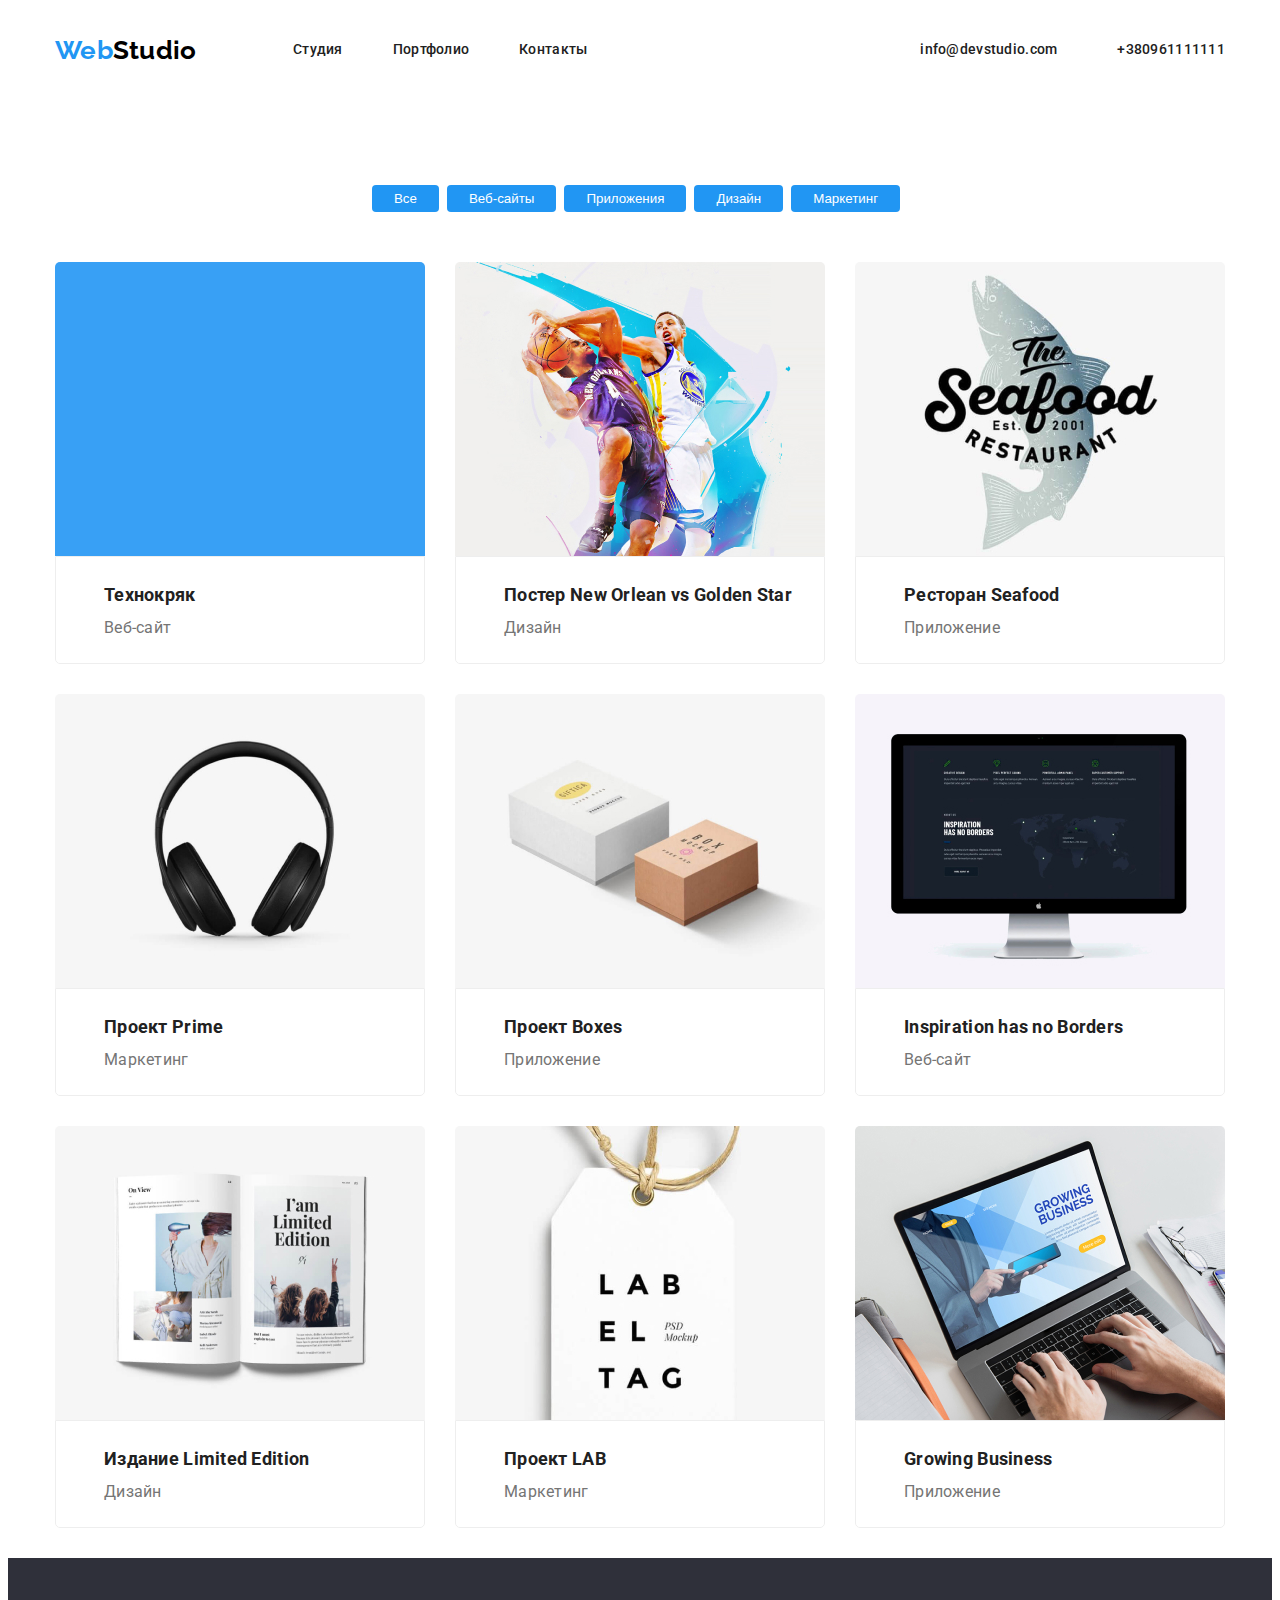
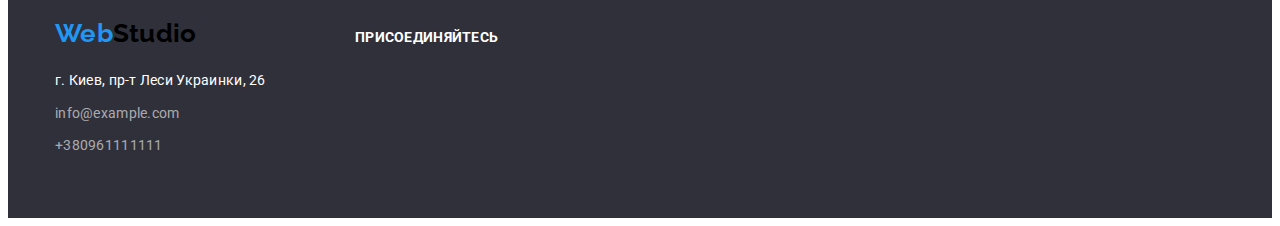
==== portfolio.html @ a78c126a "Initial commit" ====
<!DOCTYPE html>
<html lang="en">

<head>
    <meta charset="UTF-8" />
    <meta name="viewport" content="width=device-width, initial-scale=1.0" />
    <title>Photo app</title>
    <link
        href="https://fonts.googleapis.com/css2?family=Raleway:wght@700&family=Roboto:wght@400;500;700;900&display=swap"
        rel="stylesheet" />
    <link href="https://cdnjs.cloudflare.com/ajax/libs/modern-normalize/0.6.0/modern-normalize.min.css" />
    <link rel="stylesheet" href="./css/styles.css" />
</head>

<body class="body">
    <!--Site-navigation-->
    <header class="site-header">
        <nav class="container site-header-content">
            <p>
                <a href="" class="logo link"><span class="logo-first">Web</span>
                    <span class="logo-secondary">Studio</span>
                </a>
            </p>
            <ul class="site-nav list">
                <li class="site-nav-item">
                    <a href="./index.html" class="links">Студия</a>
                </li>
                <li class="site-nav-item">
                    <a href="./portfolio.html" class="links">Портфолио</a>
                </li>
                <li class="site-nav-item"><a href="" class="links">Контакты</a></li>
            </ul>
            <div class="site-nav-main-address">
                <address>
                    <ul class="site-nav-address list">
                        <li class="site-nav-address-item">
                            <a href="malito:info@devstudio.com" class="mail links">info@devstudio.com
                            </a>
                        </li>
                        <li class="site-nav-address-item">
                            <a href="tel:+380961111111" class="telnumber links">+380961111111
                            </a>
                        </li>
                    </ul>
                </address>
            </div>
        </nav>
    </header>

    <!--Main button list-->
    <main>
        <div class="container">
            <div class="button-container">
                <ul class="main-button-list list">
                    <li class="button-element">
                        <button class="main-button" type="button">Все</button>
                    </li>
                    <li class="button-element">
                        <button class="main-button" type="button">Веб-сайты</button>
                    </li>
                    <li class="button-element">
                        <button class="main-button" type="button">Приложения</button>
                    </li>
                    <li class="button-element">
                        <button class="main-button" type="button">Дизайн</button>
                    </li>
                    <li class="button-element">
                        <button class="main-button" type="button">Маркетинг</button>
                    </li>
                </ul>
            </div>

            <!--Main flex-cards list-->
            <div class="flex-container">
                <ul class="flex-container-list list">
                    <li class="flex-card">
                        <img class="card-image" src="./images/hoveroverlay.jpg" alt="Text" width="370" />
                        <div class="card-content">
                            <h2 class="item-title">Технокряк</h2>
                            <p class="item-text">Веб-сайт</p>
                        </div>
                    </li>
                    <li class="flex-card">
                        <img class="card-image" src="./images/neworlean.jpg" alt="Bascketballteam" width="370" />

                        <div class="card-content">
                            <h2 class="item-title">Постер New Orlean vs Golden Star</h2>
                            <p class="item-text">Дизайн</p>
                        </div>
                    </li>
                    <li class="flex-card">
                        <img class="card-image" src="./images/seafood.jpg" alt="Icon restaurant" width="370" />
                        <div class="card-content">
                            <h2 class="item-title">Ресторан Seafood</h2>
                            <p class="item-text">Приложение</p>
                        </div>
                    </li>
                    <li class="flex-card">
                        <img class="card-image" src="./images/prime.jpg" alt="Phone" width="370" />
                        <div class="card-content">
                            <h2 class="item-title">Проект Prime</h2>
                            <p class="item-text">Маркетинг</p>
                        </div>
                    </li>
                    <li class="flex-card">
                        <img class="card-image" src="./images/boxes.jpg" alt="Boxes" width="370" />
                        <div class="card-content">
                            <h2 class="item-title">Проект Boxes</h2>
                            <p class="item-text">Приложение</p>
                        </div>
                    </li>
                    <li class="flex-card">
                        <img class="card-image" src="./images/inspiration.jpg" alt="Monitor" width="370" />
                        <div class="card-content">
                            <h2 class="item-title">Inspiration has no Borders</h2>
                            <p class="item-text">Веб-сайт</p>
                        </div>
                    </li>
                    <li class="flex-card">
                        <img class="card-image" src="./images/limited-iditional.jpg" alt="Journal" width="370" />
                        <div class="card-content">
                            <h2 class="item-title">Издание Limited Edition</h2>
                            <p class="item-text">Дизайн</p>
                        </div>
                    </li>
                    <li class="flex-card">
                        <img class="card-image" src="./images/lab.jpg" alt="PSD Mockup" width="370" />
                        <div class="card-content">
                            <h2 class="item-title">Проект LAB</h2>
                            <p class="item-text">Маркетинг</p>
                        </div>
                    </li>
                    <li class="flex-card">
                        <img class="card-image" src="./images/business.jpg" alt="Growing business" width="370" />
                        <div class="card-content">
                            <h2 class="item-title">Growing Business</h2>
                            <p class="item-text">Приложение</p>
                        </div>
                    </li>
                </ul>
            </div>
        </div>
    </main>
    <!--Footer-->
    <footer class="footer-section">
        <div class="container">
            <div class="footer-content">
                <div class="address-item">
                    <div class="footer-logo">
                        <p class="footer-item">
                            <a href="" class="logo link"><span class="logo-first">Web</span>
                                <span class="logo-secondary">Studio</span>
                            </a>
                        </p>
                    </div>

                    <address class="address">
                        <ul class="list">
                            <li class="site-address link">г. Киев, пр-т Леси Украинки, 26</li>
                            <li class="site-address link">
                                <a href="malito:info@example.com " class="contacts link">info@example.com</a>
                            </li>
                            <li class="site-address link">
                                <a href="tel:+380991111111 " class="contacts link">+380961111111</a>
                            </li>
                        </ul>
                    </address>
                </div>
                <div class="social">
                    <b class="item-headers">
                        ПРИСОЕДИНЯЙТЕСЬ
                    </b>
                    <ul class=" social-list list">
                        <li>
                            <a href=" " aria-label="Instagram link "></a>
                        </li>
                        <li>
                            <a href=" " aria-label="Twitter link "></a>
                        </li>
                        <li>
                            <a href=" " aria-label="Facebook link "></a>
                        </li>
                        <li>
                            <a href=" " aria-label="linkidIn link "></a>
                        </li>
                    </ul>
                </div>
            </div>
        </div>
    </footer>
</body>

</html>
---- css/styles.css ----
/* цвет основного текста #212121 */

     /* вторичный цвет текста #757575*/

     /*белый #FFFFFF*/

     /* акцент #2196F3*/

     :root {
         --primary-text-color: #757575;
         --title-text-color: #212121;
         --accent-color: #2196F3;
         --additional-color: #ffffff;
         --footer-color: #2F303A;
         --features-area-color: #F5F4FA;
     }

     .body {
         color: var(--primary-text-color);
         background-color: #ffffff;
         font-family: Roboto, sans-serif;
         font-size: 14px;
         line-height: 1.71;
         letter-spacing: 0.02em;
     }

     .logo {
         font-family: Raleway, sans-serif;
         font-size: 26px;
         font-weight: 700;
         line-height: 1.19;
         display: flex;
         align-items: center;
     }

     .link {
         text-decoration: none;
     }

     .logo {
         width: 153px;
     }

     .logo-first, .logo-kind-first {
         color: #2196F3;
     }

     .logo-secondary, .logo-kind-secondary {
         color: #000000;
     }

     .list {
         list-style: none;
         padding: 0;
         margin: 0;
     }

     /* Navigation styles*/

     .header-container {
         display: flex;
         justify-content: space-between;
         align-items: center;
         background-color: var(--additional-color);
         display: flex;
         width: 1170 px;
     }

     .site-nav {
         font-family: Roboto;
         font-weight: 500;
         font-size: 14px;
         line-height: 1.14;
         display: flex;
         margin-left: 85px;
     }

     .site-nav-item {
         margin-right: 50px;
         padding-top: 34px;
         padding-bottom: 34px;
     }

     .site-nav-item:last-child {
         margin-right: 0;
     }

     .site-nav-main-address {
         display: flex;
         margin-left: auto;
     }

     .site-nav-address {
         display: flex;
         margin-left: auto;
         font-style: normal;
     }

     .site-nav-address .site-nav-address-item+.site-nav-address-item {
         margin-left: 30px;
     }

     .site-nav-address-item {
         margin-right: 30px;
         font-style: normal;
     }

     .site-nav-address-item:last-child {
         margin-right: 0;
     }

     .container {
         width: 1170px;
         padding-left: 15px;
         padding-right: 15px;
         margin-left: auto;
         margin-right: auto;
     }

     .site-header-content {
         display: flex;
         align-items: center;
         width: 1170px;
     }

     .logo-item {
         margin-top: 0;
         margin-bottom: 0;
     }

     /* Class for all web links (blue-black)*/

     .links:link, .links:visited {
         color: var(--title-text-color);
     }

     .links:hover, .links:focus {
         color: var(--accent-color);
     }

     .links {
         text-decoration: none;
     }

     .mail {
         color: var(--accent-color);
         font-weight: 500;
         font-size: 14px;
         line-height: 1.14;
     }

     .telnumber {
         color: var(--title-text-color);
         font-weight: 500;
         font-size: 14px;
         line-height: 1.14;
     }

     .hero {
         align-items: center;
         text-align: center;
         max-width: 1600px;
         height: 600px;
         margin-right: auto;
         margin-left: auto;
         background-color: #757575;
     }

     .section.link {
         text-decoration: none;
     }

     .hero-title {
         padding-bottom: 30px;
         margin-left: auto;
         margin-right: auto;
         width: 696px;
         margin-top: 0;
         margin-bottom: 0;
         padding-top: 200px;
         color: var(--additional-color);
         font-weight: 696;
         font-size: 44px;
         line-height: 1.36;
     }

     .hero-button {
         padding-bottom: 200px;
     }

     .main-button-primery {
         display: flex;
         align-items: center;
     }

     .button-primery {
         color: var(--additional-color);
         background-color: var(--accent-color);
         font-weight: bold;
         font-size: 16px;
         line-height: 1.87;
         display: inline-block;
         border: 1px solid transparent;
         border-radius: 6px;
         padding: 10px 32px;
         width: 200px;
         text-decoration: none;
         text-align: center;
         margin-top: 0;
         margin-bottom: 0;
     }

     /*Teammembers styles*/

     .section-title {
         color: var(--title-text-color);
         font-weight: 700;
         font-size: 36px;
         line-height: 1.17;
         text-align: center;
         margin-top: 0;
         margin-bottom: 50px;
     }

     .site-teammembers-list.title {
         color: var(--title-text-color);
         font-weight: 500;
         font-size: 16px;
         line-height: 1.19;
         display: flex;
         justify-content: space-between;
     }

     .teammembers-photo {
         padding-bottom: 30px;
     }

     .site-teammembers-list {
         display: flex;
         justify-content: space-between;
     }

     .social-links {
         display: flex;
         justify-content: space-evenly;
     }

     .teammembers-item {
         background-color: var(--additional-color);
     }

     .teammembers {
         background-color: #F5F4FA;
     }

     .teammembers-role {
         color: var(--primary-text-color);
         font-weight: normal;
         font-size: 16px;
         line-height: 1.19;
         text-align: center;
         margin-top: 0px;
         margin-bottom: 0px;
         padding-bottom: 16px;
     }

     .teammembers-title {
         text-align: center;
         color: var(--title-text-color);
         font-weight: bold;
         font-size: 16px;
         line-height: 1.14;
         margin-bottom: 0;
         margin-top: 0;
         padding-bottom: 10px;
     }

     .site-address {
         color: var(--additional-color);
         font-weight: 400;
         font-size: 14px;
         line-height: 1.71;
         margin-bottom: 9px;
     }

     .site-address:last-child {
         margin-bottom: 0;
     }

     .contacts {
         color: rgba(255, 255, 255, 0.6);
         font-weight: 400;
         font-size: 14px;
         line-height: 1.71;
     }

     .item-headers {
         display: block;
         width: 145px;
         color: var(--additional-color);
         font-weight: 700;
         font-size: 14px;
         line-height: 1.14;
     }

     /* Button*/

     .main-button-list.button-element:not(:last-child) {
         margin-right: 8 px;
     }

     .main-button {
         color: var(--primary-white-color);
         background-color: var(--accent-color);
         border-radius: 4px;
         padding-left: 22px;
         padding-right: 22px;
         padding-top: 6px;
         padding-bottom: 6px;
         align-items: center;
         border: none;
         outline: none;
     }

     .button-element {
         margin-right: 8px;
     }

     .button-secondary {
         color: var(--additional-color);
         background-color: var(--accent-color);
         font-weight: 900;
         font-size: 16px;
         line-height: 1.87;
     }

     .section {
         padding-top: 94px;
         padding-bottom: 94px;
     }

     /*Features styles*/

     .features {
         background-color: var(--features-area-color);
     }

     .features-list {
         display: flex;
         justify-content: space-between;
     }

     .features-item {
         width: 270px;
         align-items: center;
         margin-right: 30px;
     }

     .features-item:last-child {
         margin-right: 0px;
     }

     .feature-item:first-child {
         margin-left: 0px;
     }

     .feature-image {
         display: flex;
         justify-content: center;
         padding-top: 25px;
         padding-bottom: 25px;
         padding-left: 100px;
         padding-right: 100px;
         background-color: var(--features-area-color);
     }

     .site-description-logo-title {
         color: var(--title-text-color);
         font-weight: bold;
         font-size: 14px;
         line-height: 1.14;
         margin-bottom: 0;
         margin-top: 0;
         padding-top: 30px;
         padding-bottom: 10px;
     }

     .text {
         color: var(--primary-text-color);
         font-size: 14px;
         line-height: 1.71;
         margin-top: 0;
         margin-bottom: 0;
     }

     /*Prodaction styles*/

     .prodaction {
         background-color: coral;
     }

     .prodaction-section {
         display: flex;
         align-items: center;
     }

     .site-prodactions {
         display: flex;
         justify-content: space-between;
     }

     .prodaction-item {
         margin-right: 30px;
     }

     .prodaction-item:last-child {
         margin-right: 0px;
     }

     .prodaction-title {
         display: block;
         color: var(--additional-color);
         font-weight: 700;
         font-size: 14px;
         line-height: 70px;
         text-align: center;
         text-transform: uppercase;
         background-color: var(--primary-text-color);
         border-radius: 0px 0px 4px 4px;
         height: 70px;
         margin-top: 0px;
         margin-bottom: 0px;
     }

     /* Clients styles*/

     .site-clientslogo {
         display: flex;
         justify-content: space-between;
     }

     .clients-item {
         margin-right: 30px;
     }

     .clients-item:last-child {
         margin-right: 0px;
     }

     /*Footer styles*/

     .footer-section {
         background-color: var(--footer-color);
     }

     .footer-section>.container {
         display: flex;
         align-items: center;
     }

     .footer-content {
         display: flex;
         align-items: baseline;
         padding-bottom: 60px;
         padding-top: 60px;
     }

     .footer-item {
         margin-bottom: 0;
         margin-top: 0;
     }

     .address-item {
         display: flex;
         flex-direction: column;
         justify-content: space-around;
         margin-right: 69px;
         align-items: baseline;
     }

     .social {
         display: flex;
         flex-direction: column;
         padding-right: 94px;
         width: 206px;
     }

     .social-list {
         display: flex;
         align-items: center;
         justify-content: center;
     }

     .social-item {
         text-align: center;
     }

     .address {
         width: 231px;
         font-style: normal;
     }

     .logo-kind {
         display: block;
         margin-bottom: 20px;
         font-family: Raleway, sans-serif;
         font-weight: 700;
         font-size: 22px;
         line-height: 1.18;
     }

     .footer-logo {
         margin-top: 0;
         margin-bottom: 0;
         padding-bottom: 20px;
     }

     /*Portfolio styles*/

     .main-portfoliocontainer {
         width: 1170px;
     }

     .button-container {
         flex-wrap: wrap;
         margin-left: auto;
         margin-right: auto;
     }

     .main-button-list {
         color: var(--additional-color);
         line-height: 1.62;
         font-weight: 500;
         font-size: 16px;
         display: flex;
         justify-content: center;
         padding-top: 93px;
         padding-bottom: 50px;
         margin-top: 0;
         margin-bottom: 0px;
     }

     .flex-container {
         display: flex;
         flex-wrap: wrap;
     }

     .flex-container-list {
         display: flex;
         flex-wrap: wrap;
         justify-content: space-between;
     }

     .flex-card {
         width: 370px;
         margin-right: 30px;
         margin-bottom: 30px;
         border-top-left-radius: 5px;
         border-top-right-radius: 5px;
         overflow: hidden;
     }

     .flex-card:nth-child(3n) {
         margin-right: 0;
     }

     .item-title {
         width: 322px;
         padding-left: 24px;
         padding-right: 24px;
         margin-top: 0;
         margin-bottom: 0;
         color: var(--title-text-color);
         font-weight: 700;
         font-size: 18px;
         line-height: 2;
     }

     .item-text {
         width: 322px;
         padding-left: 24px;
         padding-right: 24px;
         color: var(--primary-text-color);
         font-weight: 400;
         font-size: 16px;
         line-height: 1.87;
         margin-top: 0;
         margin-bottom: 0;
     }

     .card-content {
         background: var(--additional-color);
         border: 1px solid #eeeeee;
         box-sizing: border-box;
         border-bottom-right-radius: 5px;
         border-bottom-left-radius: 5px;
         padding-left: 24px;
         padding-right: 24px;
         padding-top: 20px;
         padding-bottom: 20px;
     }

     .card-image {
         display: block;
     }
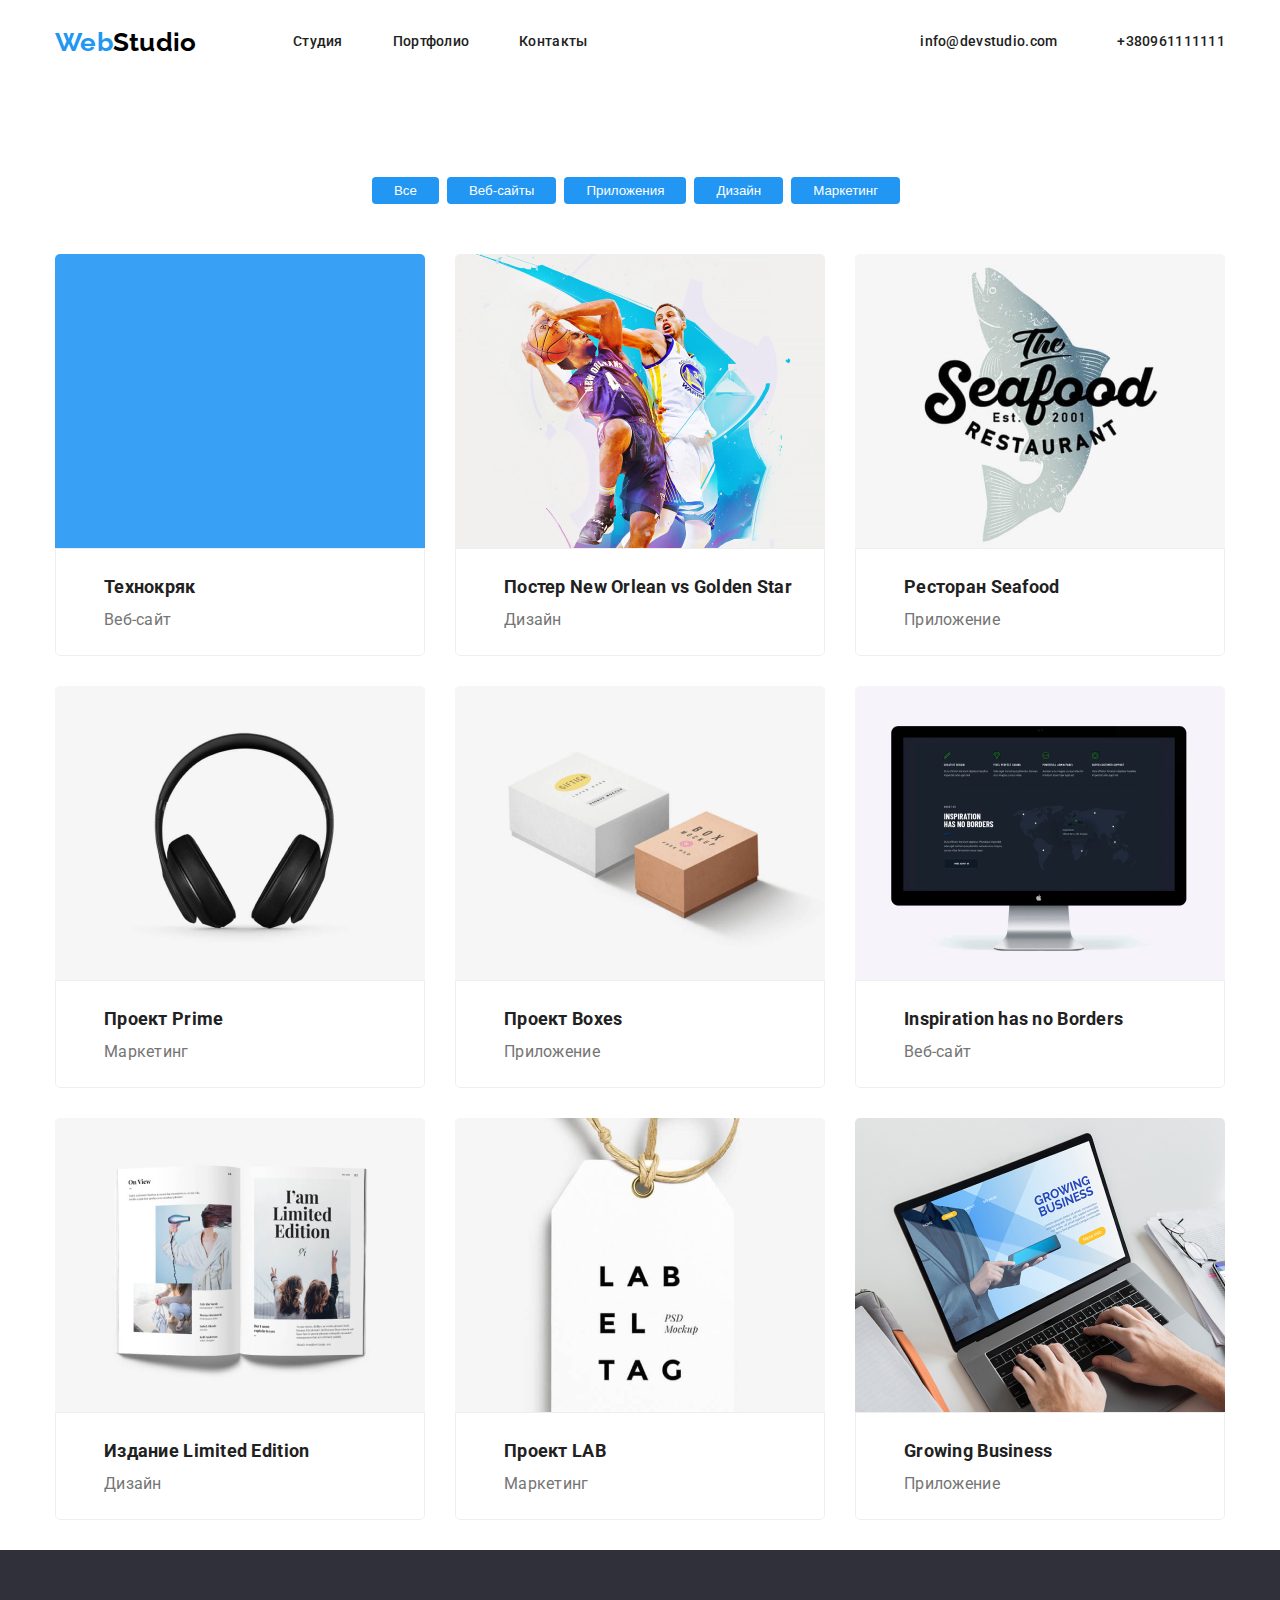
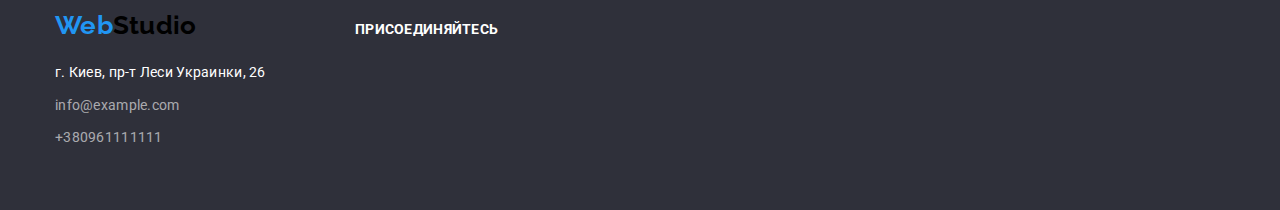
==== commit ee98589a: "Adds icon to features section" ====
--- a/portfolio.html
+++ b/portfolio.html
@@ -14,37 +14,40 @@
 
 <body class="body">
     <!--Site-navigation-->
-    <header class="site-header">
-        <nav class="container site-header-content">
-            <p>
-                <a href="" class="logo link"><span class="logo-first">Web</span>
-                    <span class="logo-secondary">Studio</span>
-                </a>
-            </p>
-            <ul class="site-nav list">
-                <li class="site-nav-item">
-                    <a href="./index.html" class="links">Студия</a>
-                </li>
-                <li class="site-nav-item">
-                    <a href="./portfolio.html" class="links">Портфолио</a>
-                </li>
-                <li class="site-nav-item"><a href="" class="links">Контакты</a></li>
-            </ul>
-            <div class="site-nav-main-address">
-                <address>
-                    <ul class="site-nav-address list">
-                        <li class="site-nav-address-item">
-                            <a href="malito:info@devstudio.com" class="mail links">info@devstudio.com
-                            </a>
-                        </li>
-                        <li class="site-nav-address-item">
-                            <a href="tel:+380961111111" class="telnumber links">+380961111111
-                            </a>
-                        </li>
-                    </ul>
-                </address>
-            </div>
-        </nav>
+     <!--Site-navigation-->
+     <header class="header">
+        <div class="header-container">
+            <nav class="container site-header-content">
+                <p class="logo-item">
+                    <a href="" class="logo link"><span class="logo-first">Web</span>
+                        <span class="logo-secondary">Studio</span>
+                    </a>
+                </p>
+                <ul class="site-nav list">
+                    <li class="site-nav-item">
+                        <a href="./index.html" class="links">Студия</a>
+                    </li>
+                    <li class="site-nav-item">
+                        <a href="./portfolio.html" class="links">Портфолио</a>
+                    </li>
+                    <li class="site-nav-item"><a href="" class="links">Контакты</a></li>
+                </ul>
+                <div class="site-nav-main-address">
+                    <address>
+                        <ul class="site-nav-address list">
+                            <li class="site-nav-address-item">
+                                <a href="malito:info@devstudio.com" class="mail links">info@devstudio.com
+                                </a>
+                            </li>
+                            <li class="site-nav-address-item">
+                                <a href="tel:+380961111111" class="telnumber links">+380961111111
+                                </a>
+                            </li>
+                        </ul>
+                    </address>
+                </div>
+            </nav>
+        </div>
     </header>
 
     <!--Main button list-->
--- a/css/styles.css
+++ b/css/styles.css
@@ -22,6 +22,7 @@
          font-size: 14px;
          line-height: 1.71;
          letter-spacing: 0.02em;
+         margin: 0;
      }
 
      .logo {
@@ -37,6 +38,10 @@
          text-decoration: none;
      }
 
+     .section.link {
+         text-decoration: none;
+     }
+
      .logo {
          width: 153px;
      }
@@ -55,6 +60,11 @@
          margin: 0;
      }
 
+     .section {
+         padding-top: 94px;
+         padding-bottom: 94px;
+     }
+
      /* Navigation styles*/
 
      .header-container {
@@ -73,6 +83,18 @@
          line-height: 1.14;
          display: flex;
          margin-left: 85px;
+     }
+
+     .site-nav-mail-icon {
+         width: 16px;
+         height: 11.2px;
+         padding-right: 10px;
+     }
+
+     .site-nav-smartphone-icon {
+         width: 10px;
+         height: 14.9px;
+         padding-right: 10px;
      }
 
      .site-nav-item {
@@ -86,7 +108,6 @@
      }
 
      .site-nav-main-address {
-         display: flex;
          margin-left: auto;
      }
 
@@ -128,8 +149,6 @@
          margin-bottom: 0;
      }
 
-     /* Class for all web links (blue-black)*/
-
      .links:link, .links:visited {
          color: var(--title-text-color);
      }
@@ -141,6 +160,8 @@
      .links {
          text-decoration: none;
      }
+
+     /* Class for all web links (blue-black)*/
 
      .mail {
          color: var(--accent-color);
@@ -155,6 +176,8 @@
          font-size: 14px;
          line-height: 1.14;
      }
+
+     /*Hero syyles*/
 
      .hero {
          align-items: center;
@@ -166,8 +189,15 @@
          background-color: #757575;
      }
 
-     .section.link {
-         text-decoration: none;
+     .overlay {
+         max-width: 1600px;
+         height: 600px;
+         margin-left: auto;
+         margin-right: auto;
+         background-image: linear-gradient(to right, rgba(47, 48, 58, 08), rgba(47, 48, 58, 0.8)), url("../images/Headerimg.jpg");
+         background-repeat: no-repeat;
+         background-position: center;
+         background-size: cover;
      }
 
      .hero-title {
@@ -334,15 +364,10 @@
          line-height: 1.87;
      }
 
-     .section {
-         padding-top: 94px;
-         padding-bottom: 94px;
-     }
-
      /*Features styles*/
 
      .features {
-         background-color: var(--features-area-color);
+         background-color: var(--additional-color);
      }
 
      .features-list {
@@ -354,6 +379,11 @@
          width: 270px;
          align-items: center;
          margin-right: 30px;
+     }
+
+     .features-icon {
+         width: 70px;
+         height: 70px;
      }
 
      .features-item:last-child {
@@ -372,6 +402,7 @@
          padding-left: 100px;
          padding-right: 100px;
          background-color: var(--features-area-color);
+         border-radius: 4px;
      }
 
      .site-description-logo-title {
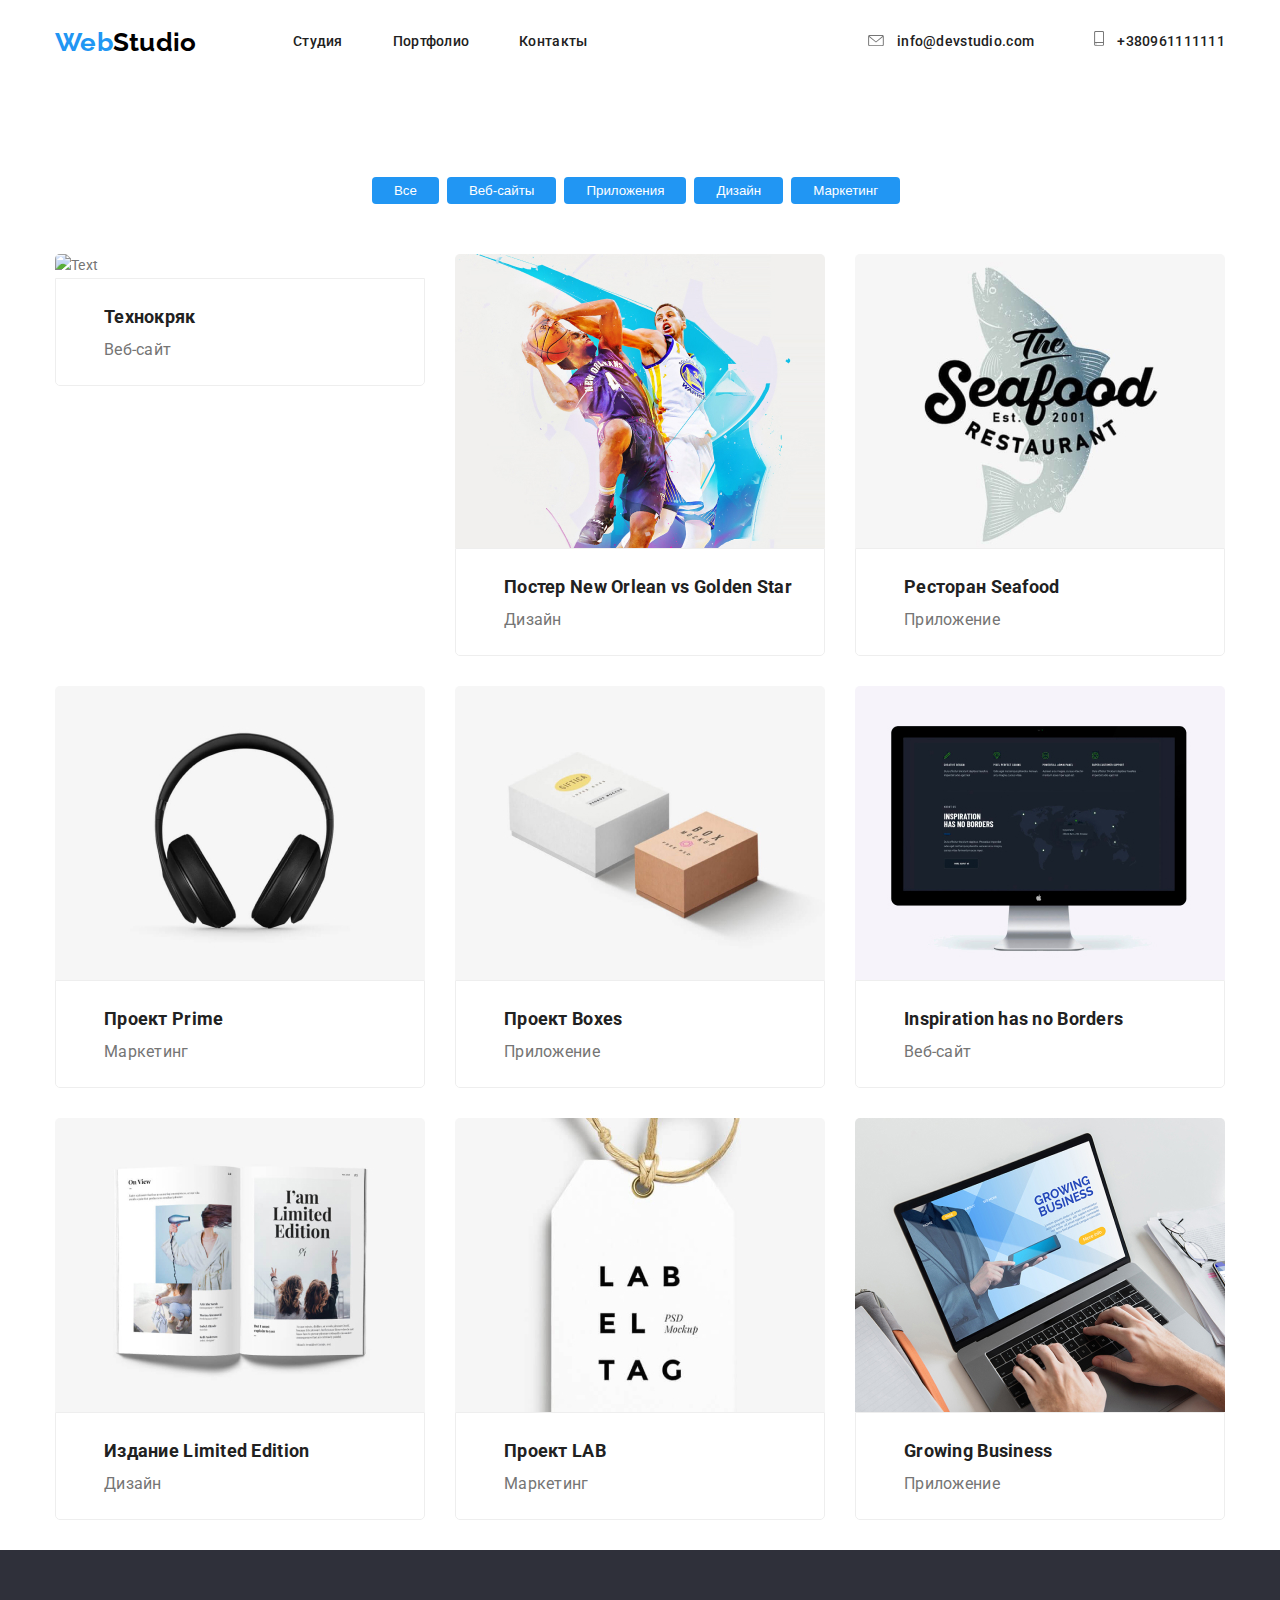
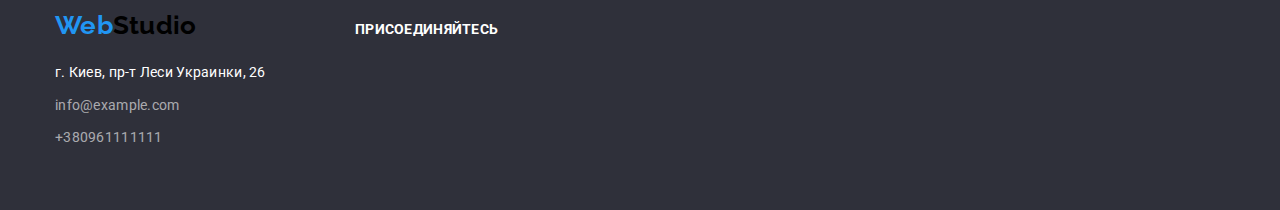
==== commit 1b760913: "adds format to footer, to center icons from clients" ====
--- a/portfolio.html
+++ b/portfolio.html
@@ -13,42 +13,50 @@
 </head>
 
 <body class="body">
-    <!--Site-navigation-->
-     <!--Site-navigation-->
-     <header class="header">
-        <div class="header-container">
-            <nav class="container site-header-content">
-                <p class="logo-item">
-                    <a href="" class="logo link"><span class="logo-first">Web</span>
-                        <span class="logo-secondary">Studio</span>
-                    </a>
-                </p>
-                <ul class="site-nav list">
-                    <li class="site-nav-item">
-                        <a href="./index.html" class="links">Студия</a>
-                    </li>
-                    <li class="site-nav-item">
-                        <a href="./portfolio.html" class="links">Портфолио</a>
-                    </li>
-                    <li class="site-nav-item"><a href="" class="links">Контакты</a></li>
-                </ul>
-                <div class="site-nav-main-address">
-                    <address>
-                        <ul class="site-nav-address list">
-                            <li class="site-nav-address-item">
-                                <a href="malito:info@devstudio.com" class="mail links">info@devstudio.com
-                                </a>
-                            </li>
-                            <li class="site-nav-address-item">
-                                <a href="tel:+380961111111" class="telnumber links">+380961111111
-                                </a>
-                            </li>
-                        </ul>
-                    </address>
-                </div>
-            </nav>
-        </div>
-    </header>
+   <!--Site-navigation-->
+   <header class="header">
+    <div class="header-container">
+        <nav class="container site-header-content">
+            <p class="logo-item">
+                <a href="" class="logo link"><span class="logo-first">Web</span>
+                    <span class="logo-secondary">Studio</span>
+                </a>
+            </p>
+            <ul class="site-nav list">
+                <li class="site-nav-item">
+                    <a href="./index.html" class="links">Студия</a>
+                </li>
+                <li class="site-nav-item">
+                    <a href="./portfolio.html" class="links">Портфолио</a>
+                </li>
+                <li class="site-nav-item"><a href="" class="links">Контакты</a></li>
+            </ul>
+            <div class="site-nav-main-address">
+                <address>
+                    <ul class="site-nav-address list">
+                        <li class="site-nav-address-item">
+                            <svg class="site-nav-mail-icon">
+                                <use href="./images/symbol-defs.svg#envelope">
+                                </use>
+                            </svg>
+                            <a href="mailto:info@devstudio.com" class="mail links">info@devstudio.com
+                            </a>
+                        </li>
+                        <li class="site-nav-address-item">
+                            <svg class="site-nav-smartphone-icon">
+                                <use href="./images/symbol-defs.svg#smartphone">
+
+                                </use>
+                            </svg>
+                            <a href="tel:+380961111111" class="telnumber links">+380961111111
+                            </a>
+                        </li>
+                    </ul>
+                </address>
+            </div>
+        </nav>
+    </div>
+</header>
 
     <!--Main button list-->
     <main>
--- a/css/styles.css
+++ b/css/styles.css
@@ -22,7 +22,7 @@
          font-size: 14px;
          line-height: 1.71;
          letter-spacing: 0.02em;
-         margin: 0;
+         margin: 0px;
      }
 
      .logo {
@@ -263,6 +263,13 @@
 
      .teammembers-photo {
          padding-bottom: 30px;
+         display: flex;
+         justify-content: center;
+     }
+
+     .teammembers-icon {
+         width: 44px;
+         height: 44px;
      }
 
      .site-teammembers-list {
@@ -331,6 +338,7 @@
          font-weight: 700;
          font-size: 14px;
          line-height: 1.14;
+         padding-bottom: 20px;
      }
 
      /* Button*/
@@ -472,10 +480,28 @@
 
      .clients-item {
          margin-right: 30px;
+         display: flex;
+         align-items: center;
      }
 
      .clients-item:last-child {
          margin-right: 0px;
+     }
+
+     .clients-links {
+         display: flex;
+         border: 1px solid #AFB1B8;
+         box-sizing: border-box;
+         border-radius: 4px;
+         justify-content: center;
+         align-items: center;
+         width: 170px;
+         height: 90px;
+     }
+
+     .clients-image {
+         width: 170px;
+         height: 90px;
      }
 
      /*Footer styles*/
@@ -500,6 +526,8 @@
          margin-bottom: 0;
          margin-top: 0;
      }
+
+     .footer-button {}
 
      .address-item {
          display: flex;
@@ -514,6 +542,7 @@
          flex-direction: column;
          padding-right: 94px;
          width: 206px;
+         align-items: flex-start;
      }
 
      .social-list {
@@ -524,6 +553,15 @@
 
      .social-item {
          text-align: center;
+     }
+
+     .social-icon {
+         width: 40px;
+         height: 40px;
+     }
+
+     .social-item:not(:last-child) {
+         margin-right: 10px;
      }
 
      .address {
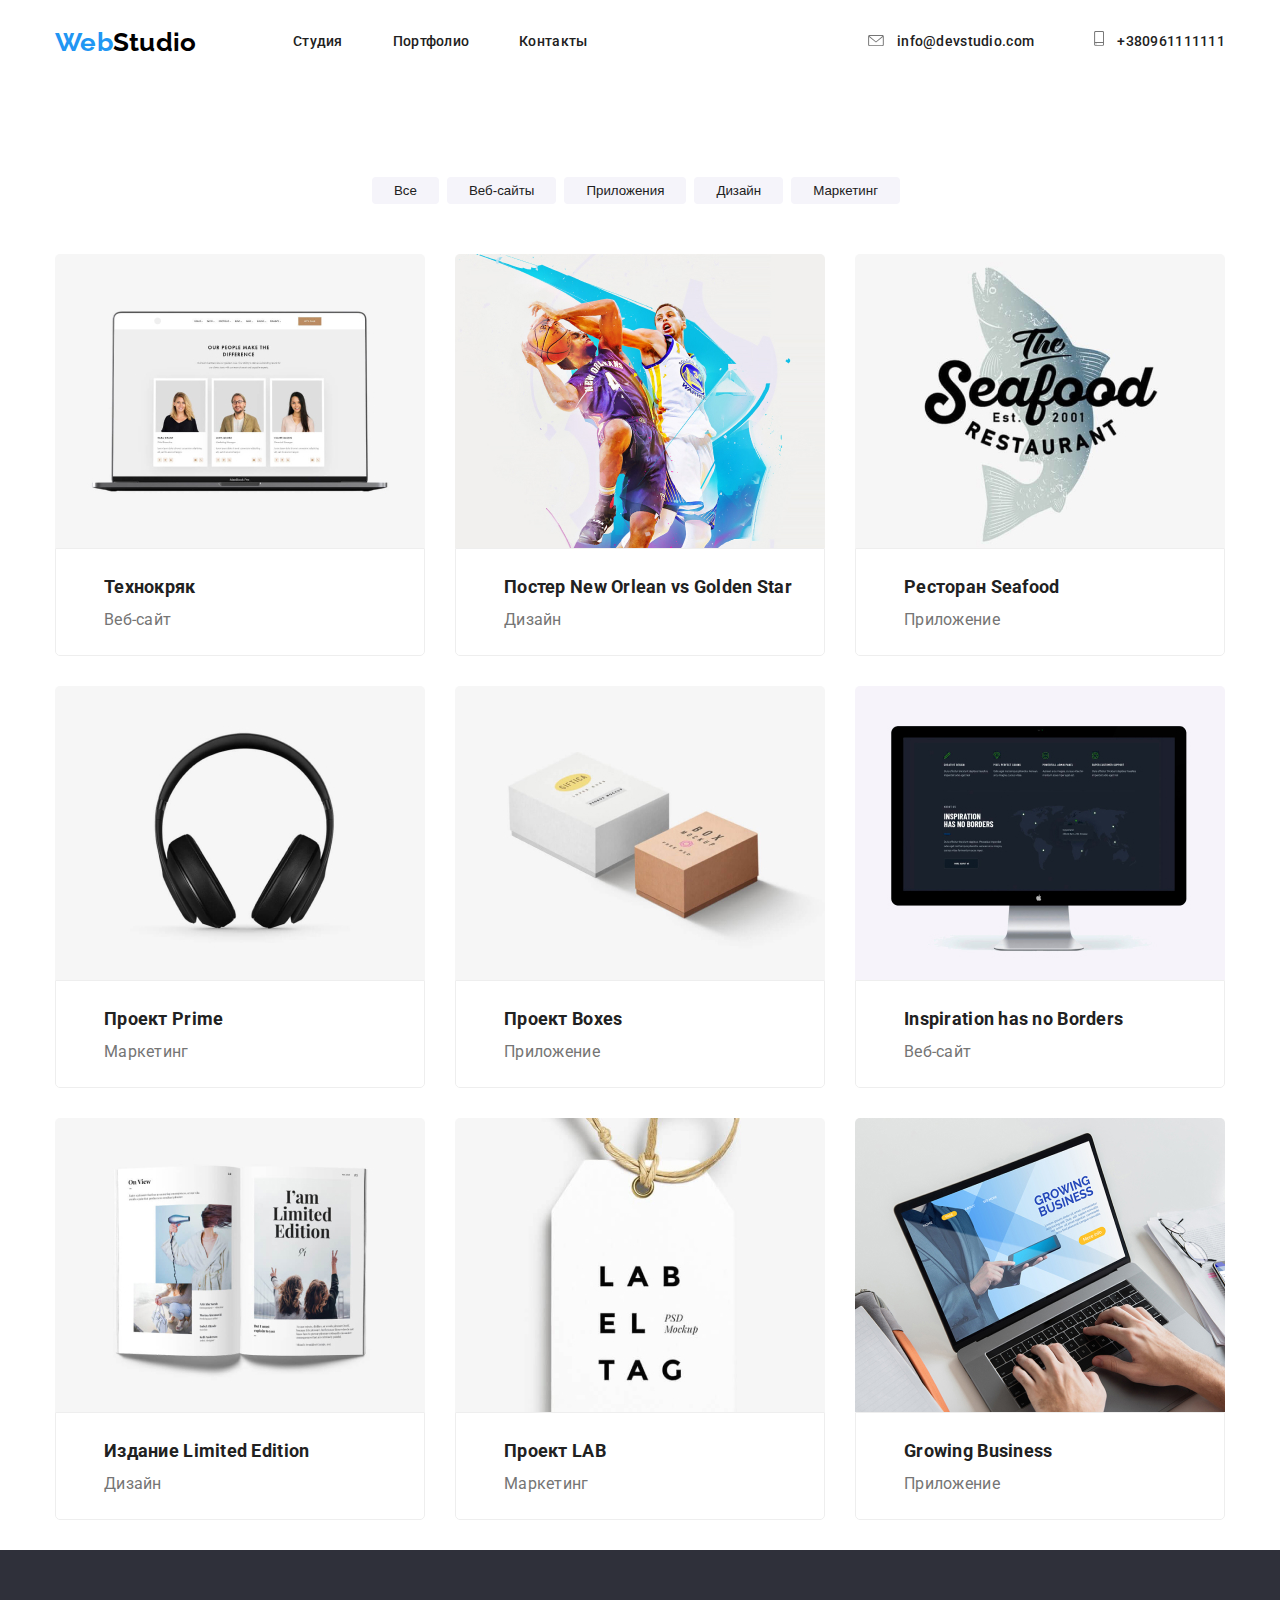
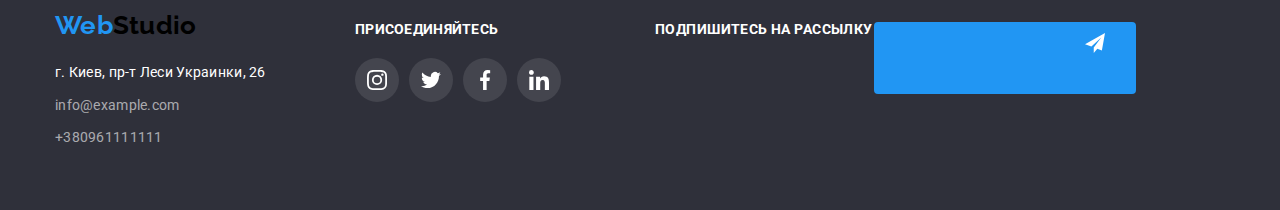
==== commit 5d4f9d16: "Adds styles to portfolio" ====
--- a/portfolio.html
+++ b/portfolio.html
@@ -13,57 +13,57 @@
 </head>
 
 <body class="body">
-   <!--Site-navigation-->
-   <header class="header">
-    <div class="header-container">
-        <nav class="container site-header-content">
-            <p class="logo-item">
-                <a href="" class="logo link"><span class="logo-first">Web</span>
-                    <span class="logo-secondary">Studio</span>
-                </a>
-            </p>
-            <ul class="site-nav list">
-                <li class="site-nav-item">
-                    <a href="./index.html" class="links">Студия</a>
-                </li>
-                <li class="site-nav-item">
-                    <a href="./portfolio.html" class="links">Портфолио</a>
-                </li>
-                <li class="site-nav-item"><a href="" class="links">Контакты</a></li>
-            </ul>
-            <div class="site-nav-main-address">
-                <address>
-                    <ul class="site-nav-address list">
-                        <li class="site-nav-address-item">
-                            <svg class="site-nav-mail-icon">
-                                <use href="./images/symbol-defs.svg#envelope">
-                                </use>
-                            </svg>
-                            <a href="mailto:info@devstudio.com" class="mail links">info@devstudio.com
-                            </a>
-                        </li>
-                        <li class="site-nav-address-item">
-                            <svg class="site-nav-smartphone-icon">
-                                <use href="./images/symbol-defs.svg#smartphone">
-
-                                </use>
-                            </svg>
-                            <a href="tel:+380961111111" class="telnumber links">+380961111111
-                            </a>
-                        </li>
-                    </ul>
-                </address>
-            </div>
-        </nav>
-    </div>
-</header>
+    <!--Site-navigation-->
+    <header class="header">
+        <div class="header-container">
+            <nav class="container site-header-content">
+                <p class="logo-item">
+                    <a href="" class="logo link"><span class="logo-first">Web</span>
+                        <span class="logo-secondary">Studio</span>
+                    </a>
+                </p>
+                <ul class="site-nav list">
+                    <li class="site-nav-item">
+                        <a href="./index.html" class="links">Студия</a>
+                    </li>
+                    <li class="site-nav-item">
+                        <a href="./portfolio.html" class="links">Портфолио</a>
+                    </li>
+                    <li class="site-nav-item"><a href="" class="links">Контакты</a></li>
+                </ul>
+                <div class="site-nav-main-address">
+                    <address>
+                        <ul class="site-nav-address list">
+                            <li class="site-nav-address-item">
+                                <svg class="site-nav-mail-icon">
+                                    <use href="./images/symbol-defs.svg#envelope">
+                                    </use>
+                                </svg>
+                                <a href="mailto:info@devstudio.com" class="mail links">info@devstudio.com
+                                </a>
+                            </li>
+                            <li class="site-nav-address-item">
+                                <svg class="site-nav-smartphone-icon">
+                                    <use href="./images/symbol-defs.svg#smartphone">
+
+                                    </use>
+                                </svg>
+                                <a href="tel:+380961111111" class="telnumber links">+380961111111
+                                </a>
+                            </li>
+                        </ul>
+                    </address>
+                </div>
+            </nav>
+        </div>
+    </header>
 
     <!--Main button list-->
     <main>
         <div class="container">
             <div class="button-container">
                 <ul class="main-button-list list">
-                    <li class="button-element">
+                    <li class="button-element ">
                         <button class="main-button" type="button">Все</button>
                     </li>
                     <li class="button-element">
@@ -85,73 +85,92 @@
             <div class="flex-container">
                 <ul class="flex-container-list list">
                     <li class="flex-card">
-                        <img class="card-image" src="./images/hoveroverlay.jpg" alt="Text" width="370" />
-                        <div class="card-content">
-                            <h2 class="item-title">Технокряк</h2>
-                            <p class="item-text">Веб-сайт</p>
-                        </div>
-                    </li>
-                    <li class="flex-card">
-                        <img class="card-image" src="./images/neworlean.jpg" alt="Bascketballteam" width="370" />
-
-                        <div class="card-content">
-                            <h2 class="item-title">Постер New Orlean vs Golden Star</h2>
-                            <p class="item-text">Дизайн</p>
-                        </div>
-                    </li>
-                    <li class="flex-card">
-                        <img class="card-image" src="./images/seafood.jpg" alt="Icon restaurant" width="370" />
-                        <div class="card-content">
-                            <h2 class="item-title">Ресторан Seafood</h2>
-                            <p class="item-text">Приложение</p>
-                        </div>
-                    </li>
-                    <li class="flex-card">
-                        <img class="card-image" src="./images/prime.jpg" alt="Phone" width="370" />
-                        <div class="card-content">
-                            <h2 class="item-title">Проект Prime</h2>
-                            <p class="item-text">Маркетинг</p>
-                        </div>
-                    </li>
-                    <li class="flex-card">
-                        <img class="card-image" src="./images/boxes.jpg" alt="Boxes" width="370" />
-                        <div class="card-content">
-                            <h2 class="item-title">Проект Boxes</h2>
-                            <p class="item-text">Приложение</p>
-                        </div>
-                    </li>
-                    <li class="flex-card">
-                        <img class="card-image" src="./images/inspiration.jpg" alt="Monitor" width="370" />
-                        <div class="card-content">
-                            <h2 class="item-title">Inspiration has no Borders</h2>
-                            <p class="item-text">Веб-сайт</p>
-                        </div>
-                    </li>
-                    <li class="flex-card">
-                        <img class="card-image" src="./images/limited-iditional.jpg" alt="Journal" width="370" />
-                        <div class="card-content">
-                            <h2 class="item-title">Издание Limited Edition</h2>
-                            <p class="item-text">Дизайн</p>
-                        </div>
-                    </li>
-                    <li class="flex-card">
-                        <img class="card-image" src="./images/lab.jpg" alt="PSD Mockup" width="370" />
-                        <div class="card-content">
-                            <h2 class="item-title">Проект LAB</h2>
-                            <p class="item-text">Маркетинг</p>
-                        </div>
-                    </li>
-                    <li class="flex-card">
-                        <img class="card-image" src="./images/business.jpg" alt="Growing business" width="370" />
-                        <div class="card-content">
-                            <h2 class="item-title">Growing Business</h2>
-                            <p class="item-text">Приложение</p>
-                        </div>
+                        <a class="portfolio-link" href="">
+                            <img class="card-image" src="./images/portfolio.jpg" alt="Text" width="370" />
+                            <div class="card-content">
+                                <h2 class="item-title">Технокряк</h2>
+                                <p class="item-text">Веб-сайт</p>
+                            </div>
+                        </a>
+                    </li>
+                    <li class="flex-card">
+                        <a class="portfolio-link" href="">
+                            <img class="card-image" src="./images/neworlean.jpg" alt="Bascketballteam" width="370" />
+
+                            <div class="card-content">
+                                <h2 class="item-title">Постер New Orlean vs Golden Star</h2>
+                                <p class="item-text">Дизайн</p>
+                            </div>
+                        </a>
+                    </li>
+                    <li class="flex-card">
+                        <a class="portfolio-link" href="">
+                            <img class="card-image" src="./images/seafood.jpg" alt="Icon restaurant" width="370" />
+                            <div class="card-content">
+                                <h2 class="item-title">Ресторан Seafood</h2>
+                                <p class="item-text">Приложение</p>
+                            </div>
+                        </a>
+                    </li>
+                    <li class="flex-card">
+                        <a class="portfolio-link" href="">
+                            <img class="card-image" src="./images/prime.jpg" alt="Phone" width="370" />
+                            <div class="card-content">
+                                <h2 class="item-title">Проект Prime</h2>
+                                <p class="item-text">Маркетинг</p>
+                            </div>
+                        </a>
+                    </li>
+                    <li class="flex-card">
+                        <a class="portfolio-link" href="">
+                            <img class="card-image" src="./images/boxes.jpg" alt="Boxes" width="370" />
+                            <div class="card-content">
+                                <h2 class="item-title">Проект Boxes</h2>
+                                <p class="item-text">Приложение</p>
+                            </div>
+                        </a>
+                    </li>
+                    <li class="flex-card">
+                        <a class="portfolio-link" href="">
+                            <img class="card-image" src="./images/inspiration.jpg" alt="Monitor" width="370" />
+                            <div class="card-content">
+                                <h2 class="item-title">Inspiration has no Borders</h2>
+                                <p class="item-text">Веб-сайт</p>
+                            </div>
+                        </a>
+                    </li>
+                    <li class="flex-card">
+                        <a class="portfolio-link" href="">
+                            <img class="card-image" src="./images/limited-iditional.jpg" alt="Journal" width="370" />
+                            <div class="card-content">
+                                <h2 class="item-title">Издание Limited Edition</h2>
+                                <p class="item-text">Дизайн</p>
+                            </div>
+                        </a>
+                    </li>
+                    <li class="flex-card">
+                        <a class="portfolio-link" href="">
+                            <img class="card-image" src="./images/lab.jpg" alt="PSD Mockup" width="370" />
+                            <div class="card-content">
+                                <h2 class="item-title">Проект LAB</h2>
+                                <p class="item-text">Маркетинг</p>
+                            </div>
+                        </a>
+                    </li>
+                    <li class="flex-card">
+                        <a class="portfolio-link" href="">
+                            <img class="card-image" src="./images/business.jpg" alt="Growing business" width="370" />
+                            <div class="card-content">
+                                <h2 class="item-title">Growing Business</h2>
+                                <p class="item-text">Приложение</p>
+                            </div>
+                        </a>
                     </li>
                 </ul>
             </div>
         </div>
     </main>
+    <!--Footer-->
     <!--Footer-->
     <footer class="footer-section">
         <div class="container">
@@ -181,20 +200,51 @@
                     <b class="item-headers">
                         ПРИСОЕДИНЯЙТЕСЬ
                     </b>
-                    <ul class=" social-list list">
-                        <li>
-                            <a href=" " aria-label="Instagram link "></a>
-                        </li>
-                        <li>
-                            <a href=" " aria-label="Twitter link "></a>
-                        </li>
-                        <li>
-                            <a href=" " aria-label="Facebook link "></a>
-                        </li>
-                        <li>
-                            <a href=" " aria-label="linkidIn link "></a>
+                    <ul class="social-list list">
+                        <li class="social-item">
+                            <a class="icon-footer" href=" " aria-label="Instagram link ">
+                                <svg class="social-icon">
+                                    <use href="./images/symbol-defs.svg#instagram-2-1">
+                                    </use>
+                                </svg>
+                            </a>
+                        </li>
+                        <li class="social-item">
+                            <a class="icon-footer" href=" " aria-label="Twitter link ">
+                                <svg class="social-icon">
+                                    <use href="./images/symbol-defs.svg#twitter-1-1">
+                                    </use>
+                                </svg>
+                            </a>
+                        </li>
+                        <li class="social-item">
+                            <a class="icon-footer" href=" " aria-label="Facebook link ">
+                                <svg class="social-icon">
+                                    <use href="./images/symbol-defs.svg#facebook">
+                                    </use>
+                                </svg>
+                            </a>
+                        </li>
+                        <li class="social-item">
+                            <a class="icon-footer" href=" " aria-label="linkidIn link ">
+                                <svg class="social-icon">
+                                    <use href="./images/symbol-defs.svg#linkedin-1-1">
+                                    </use>
+                                </svg>
+                            </a>
                         </li>
                     </ul>
+                </div>
+                <div class="footer-button">
+                    <b class="footer-text">Подпишитесь на рассылку</b>
+                    <a class="footer-button-item" href="Подписаться">
+                        <svg class="social-icon" width="24px" height="24px">
+                            <use href="./images/symbol-defs.svg#fly">
+                            </use>
+                        </svg>
+
+                    </a>
+
                 </div>
             </div>
         </div>
--- a/css/styles.css
+++ b/css/styles.css
@@ -13,6 +13,7 @@
          --additional-color: #ffffff;
          --footer-color: #2F303A;
          --features-area-color: #F5F4FA;
+         --icon-color: #AFB1B8;
      }
 
      .body {
@@ -89,12 +90,22 @@
          width: 16px;
          height: 11.2px;
          padding-right: 10px;
+         fill: var(--primary-text-color);
+     }
+
+     .site-nav-mail-icon:hover {
+         fill: var(--accent-color);
      }
 
      .site-nav-smartphone-icon {
          width: 10px;
          height: 14.9px;
          padding-right: 10px;
+         fill: var(--primary-text-color);
+     }
+
+     .site-nav-smartphone-icon:hover {
+         fill: var(--accent-color);
      }
 
      .site-nav-item {
@@ -267,11 +278,30 @@
          justify-content: center;
      }
 
-     .teammembers-icon {
+     .icon {
+         display: inline-flex;
+         align-items: center;
+         justify-content: center;
+         background-color: rgba(255, 255, 255, 0.1);
+         border-radius: 50%;
          width: 44px;
          height: 44px;
      }
 
+     .icon:hover {
+         background-color: var(--accent-color)
+     }
+
+     .teammembers-icon {
+         width: 20px;
+         height: 20px;
+         fill: var(--icon-color)
+     }
+
+     .teammembers-icon:hover {
+         fill: var(--additional-color);
+     }
+
      .site-teammembers-list {
          display: flex;
          justify-content: space-between;
@@ -284,6 +314,9 @@
 
      .teammembers-item {
          background-color: var(--additional-color);
+         box-shadow: 0px 2px 1px rgba(0, 0, 0, 0.2), 0px 1px 1px rgba(0, 0, 0, 0.14), 0px 1px 3px rgba(0, 0, 0, 0.12);
+         border-radius: 0px 0px 4px 4px;
+         border: var(--primary-text-color);
      }
 
      .teammembers {
@@ -348,8 +381,8 @@
      }
 
      .main-button {
-         color: var(--primary-white-color);
-         background-color: var(--accent-color);
+         color: var(--title-text-color);
+         background-color: var(--features-area-color);
          border-radius: 4px;
          padding-left: 22px;
          padding-right: 22px;
@@ -358,6 +391,11 @@
          align-items: center;
          border: none;
          outline: none;
+     }
+
+     .main-button:hover {
+         background-color: var(--accent-color);
+         color: var(--additional-color);
      }
 
      .button-element {
@@ -499,11 +537,23 @@
          height: 90px;
      }
 
+     .clients-links:hover {
+         border-color: var(--accent-color);
+     }
+
      .clients-image {
          width: 170px;
          height: 90px;
      }
 
+     .clients-icon {
+         fill: var(--icon-color)
+     }
+
+     .clients-icon:hover {
+         fill: var(--accent-color);
+     }
+
      /*Footer styles*/
 
      .footer-section {
@@ -527,7 +577,27 @@
          margin-top: 0;
      }
 
-     .footer-button {}
+     .footer-button {
+         display: flex;
+         justify-content: space-between;
+     }
+
+     .footer-button-item {
+         margin: 0;
+         padding: 0;
+     }
+
+     .footer-text {
+         display: block;
+         width: 219px;
+         color: var(--additional-color);
+         font-weight: 700;
+         font-size: 14px;
+         line-height: 1.14;
+         padding-bottom: 20px;
+         letter-spacing: 0.03em;
+         text-transform: uppercase;
+     }
 
      .address-item {
          display: flex;
@@ -542,13 +612,12 @@
          flex-direction: column;
          padding-right: 94px;
          width: 206px;
-         align-items: flex-start;
+         justify-content: space-between;
      }
 
      .social-list {
          display: flex;
          align-items: center;
-         justify-content: center;
      }
 
      .social-item {
@@ -556,8 +625,9 @@
      }
 
      .social-icon {
-         width: 40px;
-         height: 40px;
+         width: 20px;
+         height: 20px;
+         fill: var(--additional-color)
      }
 
      .social-item:not(:last-child) {
@@ -578,10 +648,47 @@
          line-height: 1.18;
      }
 
+     .footer-button-item {
+         display: inline-block;
+         font-family: inherist;
+         color: var(--additional-color);
+         background-color: var(--accent-color);
+         font-family: Roboto, sans-serif;
+         font-size: 16px;
+         line-height: 1.87;
+         align-items: center;
+         text-align: right;
+         letter-spacing: 0.06em;
+         min-width: 200px;
+         height: 50px;
+         border-radius: 4px;
+         border: 1px solid transparent;
+         padding: 10px 30px;
+     }
+
      .footer-logo {
          margin-top: 0;
          margin-bottom: 0;
          padding-bottom: 20px;
+     }
+
+     .icon-footer {
+         color: var(--primeri-white-color);
+         display: inline-flex;
+         background-color: rgba(255, 255, 255, 0.1);
+         border-radius: 50%;
+         width: 44px;
+         height: 44px;
+         justify-content: center;
+         align-items: center;
+     }
+
+     .icon-footer:hover {
+         background-color: var(--accent-color);
+     }
+
+     .icon-footer.social-icon {
+         fill: var(--additional-color);
      }
 
      /*Portfolio styles*/
@@ -671,4 +778,8 @@
 
      .card-image {
          display: block;
+     }
+
+     .portfolio-link {
+         text-decoration: none;
      }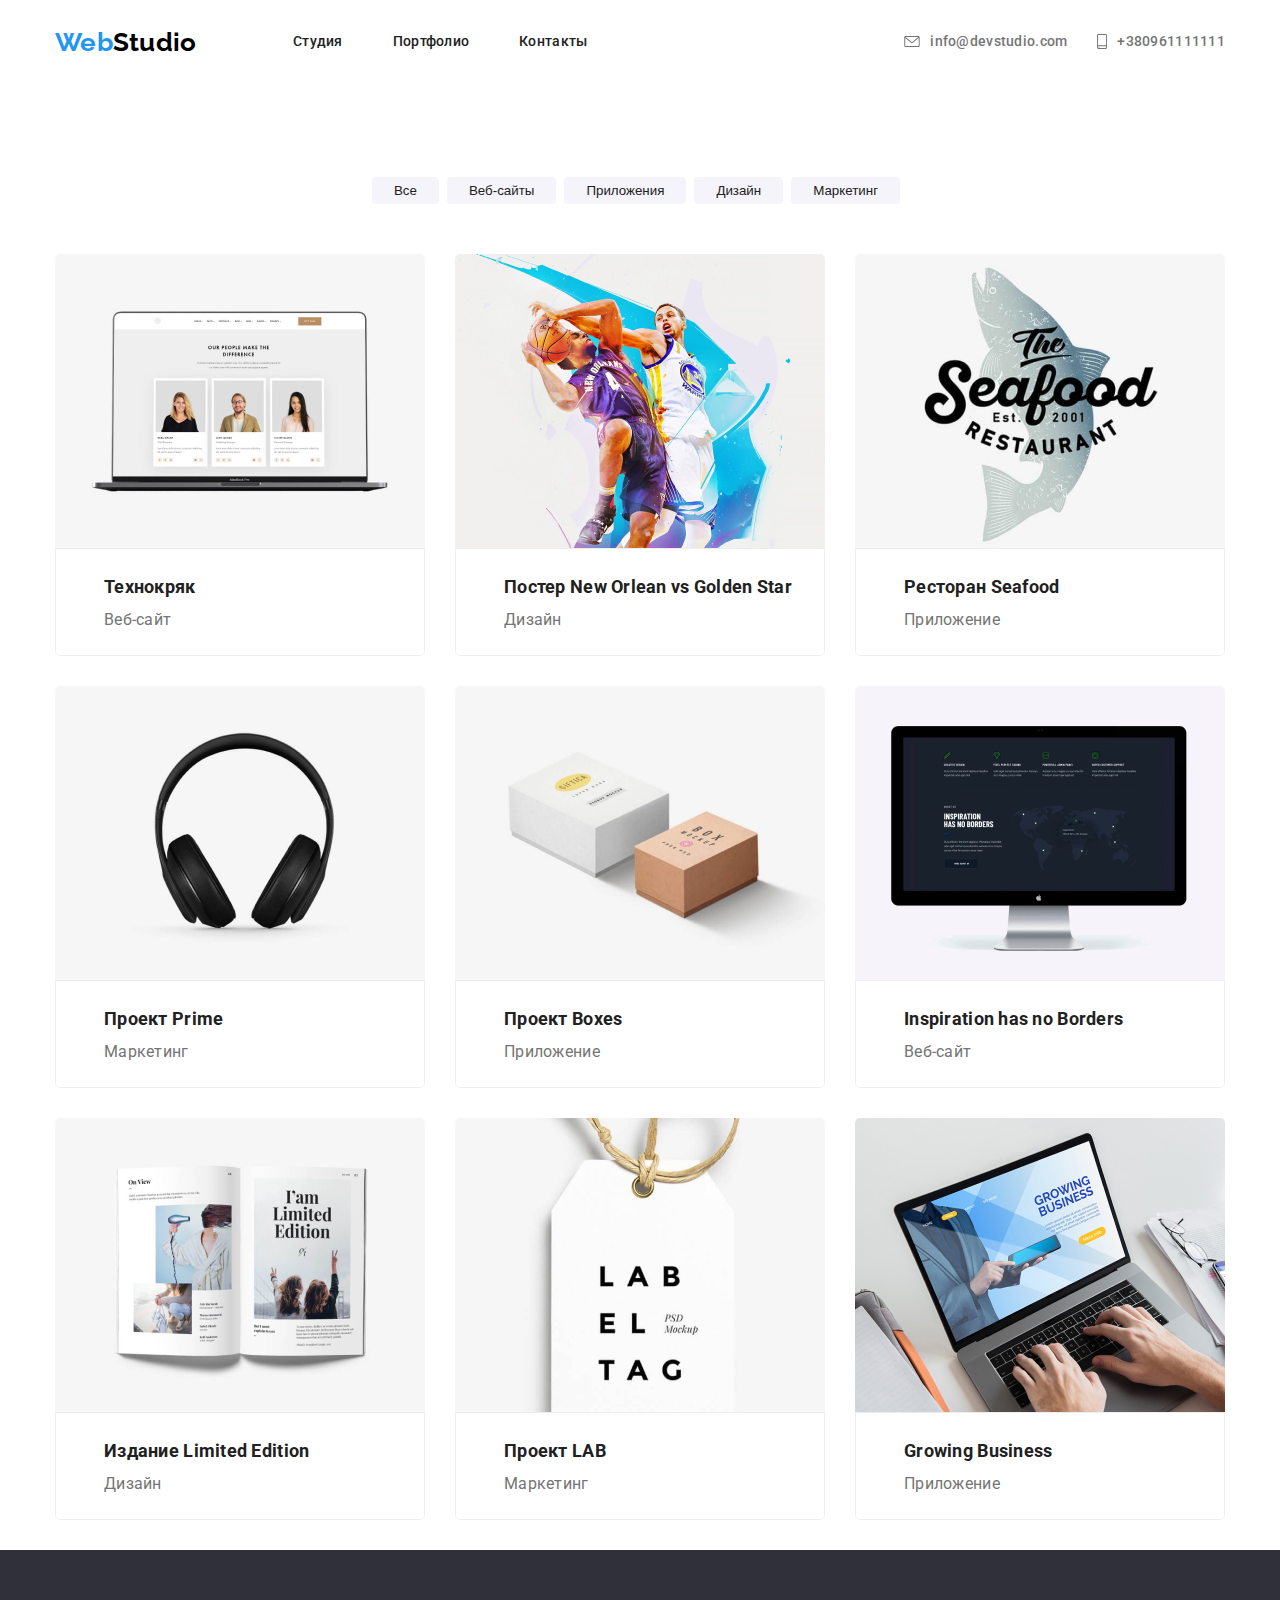
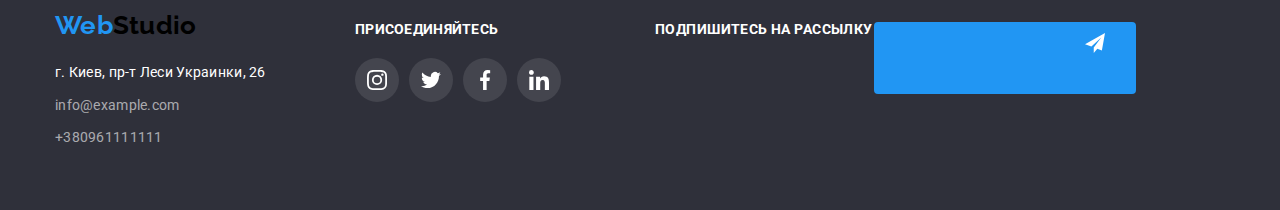
==== commit 6f6a1025: "Adds hover to liks" ====
--- a/portfolio.html
+++ b/portfolio.html
@@ -25,6 +25,8 @@
                 <ul class="site-nav list">
                     <li class="site-nav-item">
                         <a href="./index.html" class="links">Студия</a>
+                        <a href="" class="nav-link-active">
+                        </a>
                     </li>
                     <li class="site-nav-item">
                         <a href="./portfolio.html" class="links">Портфолио</a>
@@ -35,20 +37,21 @@
                     <address>
                         <ul class="site-nav-address list">
                             <li class="site-nav-address-item">
-                                <svg class="site-nav-mail-icon">
-                                    <use href="./images/symbol-defs.svg#envelope">
-                                    </use>
-                                </svg>
-                                <a href="mailto:info@devstudio.com" class="mail links">info@devstudio.com
+                                <a class="mail-links" href="mailto:info@devstudio.com">
+                                    <svg class="site-nav-mail-icon">
+                                        <use href="./images/symbol-defs.svg#envelope">
+                                        </use>
+                                    </svg>
+                                    <span>info@devstudio.com</span>
                                 </a>
                             </li>
                             <li class="site-nav-address-item">
-                                <svg class="site-nav-smartphone-icon">
-                                    <use href="./images/symbol-defs.svg#smartphone">
-
-                                    </use>
-                                </svg>
-                                <a href="tel:+380961111111" class="telnumber links">+380961111111
+                                <a class="telnumber-links" href="tel:+380961111111">
+                                    <svg class="site-nav-smartphone-icon">
+                                        <use href="./images/symbol-defs.svg#smartphone">
+                                        </use>
+                                    </svg>
+                                    <span>+380961111111</span>
                                 </a>
                             </li>
                         </ul>
--- a/css/styles.css
+++ b/css/styles.css
@@ -88,25 +88,12 @@
 
      .site-nav-mail-icon {
          width: 16px;
-         height: 11.2px;
+         height: 11px;
          padding-right: 10px;
-         fill: var(--primary-text-color);
-     }
-
-     .site-nav-mail-icon:hover {
-         fill: var(--accent-color);
-     }
-
-     .site-nav-smartphone-icon {
-         width: 10px;
-         height: 14.9px;
-         padding-right: 10px;
-         fill: var(--primary-text-color);
-     }
-
-     .site-nav-smartphone-icon:hover {
-         fill: var(--accent-color);
-     }
+         fill: currentColor;
+     }
+
+    
 
      .site-nav-item {
          margin-right: 50px;
@@ -126,6 +113,8 @@
          display: flex;
          margin-left: auto;
          font-style: normal;
+         align-items: center;
+         justify-content: center;
      }
 
      .site-nav-address .site-nav-address-item+.site-nav-address-item {
@@ -133,7 +122,6 @@
      }
 
      .site-nav-address-item {
-         margin-right: 30px;
          font-style: normal;
      }
 
@@ -172,21 +160,39 @@
          text-decoration: none;
      }
 
-     /* Class for all web links (blue-black)*/
-
-     .mail {
+     .mail-links {
+         display: flex;
+         align-items: center;
+         color: var(--primary-text-color);
+         font-weight: 500;
+         font-size: 14px;
+         line-height: 1.14;
+         text-decoration: none;
+     }
+
+     .mail-links:hover {
          color: var(--accent-color);
+     }
+
+     .telnumber-links {
+         display: flex;
+         align-items: center;
+         color: var(--primary-text-color);
          font-weight: 500;
          font-size: 14px;
          line-height: 1.14;
-     }
-
-     .telnumber {
-         color: var(--title-text-color);
-         font-weight: 500;
-         font-size: 14px;
-         line-height: 1.14;
-     }
+         text-decoration: none;
+     }
+     
+     .telnumber-links:hover {
+         color: var(--accent-color);
+     }
+     .site-nav-smartphone-icon {
+        width: 10px;
+        height: 15px;
+        padding-right: 10px;
+        fill: currentColor;
+    }
 
      /*Hero syyles*/
 
@@ -205,7 +211,7 @@
          height: 600px;
          margin-left: auto;
          margin-right: auto;
-         background-image: linear-gradient(to right, rgba(47, 48, 58, 08), rgba(47, 48, 58, 0.8)), url("../images/Headerimg.jpg");
+         background-image: linear-gradient(to right, rgba(47, 48, 58, 0.8), rgba(47, 48, 58, 0.8)), url("../images/Headerimg.jpg");
          background-repeat: no-repeat;
          background-position: center;
          background-size: cover;
@@ -272,6 +278,18 @@
          justify-content: space-between;
      }
 
+     .teammembers-links {
+         margin-right: 10px;
+         background-color: var(--additional-color);
+         color: var(--icon-color);
+     }
+
+     
+
+     .teammembers-links:last-child {
+         margin-right: 0px;
+     }
+
      .teammembers-photo {
          padding-bottom: 30px;
          display: flex;
@@ -289,17 +307,14 @@
      }
 
      .icon:hover {
-         background-color: var(--accent-color)
+         background-color: var(--accent-color);
+         color: var(--additional-color);
      }
 
      .teammembers-icon {
          width: 20px;
          height: 20px;
-         fill: var(--icon-color)
-     }
-
-     .teammembers-icon:hover {
-         fill: var(--additional-color);
+         fill: currentColor;
      }
 
      .site-teammembers-list {
@@ -310,6 +325,9 @@
      .social-links {
          display: flex;
          justify-content: space-evenly;
+         padding-bottom: 24px;
+         padding-right: 32px;
+         padding-left: 32px;
      }
 
      .teammembers-item {
@@ -487,11 +505,18 @@
      }
 
      .prodaction-item {
+         display: block;
+         border-radius: 4px;
          margin-right: 30px;
+         overflow: hidden;
      }
 
      .prodaction-item:last-child {
          margin-right: 0px;
+     }
+
+     .prodaction-image {
+         display: block;
      }
 
      .prodaction-title {
@@ -503,7 +528,6 @@
          text-align: center;
          text-transform: uppercase;
          background-color: var(--primary-text-color);
-         border-radius: 0px 0px 4px 4px;
          height: 70px;
          margin-top: 0px;
          margin-bottom: 0px;
@@ -535,10 +559,12 @@
          align-items: center;
          width: 170px;
          height: 90px;
+         fill: var(--icon-color);
      }
 
      .clients-links:hover {
          border-color: var(--accent-color);
+         fill: var(--accent-color);
      }
 
      .clients-image {
@@ -547,12 +573,10 @@
      }
 
      .clients-icon {
-         fill: var(--icon-color)
-     }
-
-     .clients-icon:hover {
-         fill: var(--accent-color);
-     }
+         fill: currentColor
+     }
+
+  
 
      /*Footer styles*/
 
